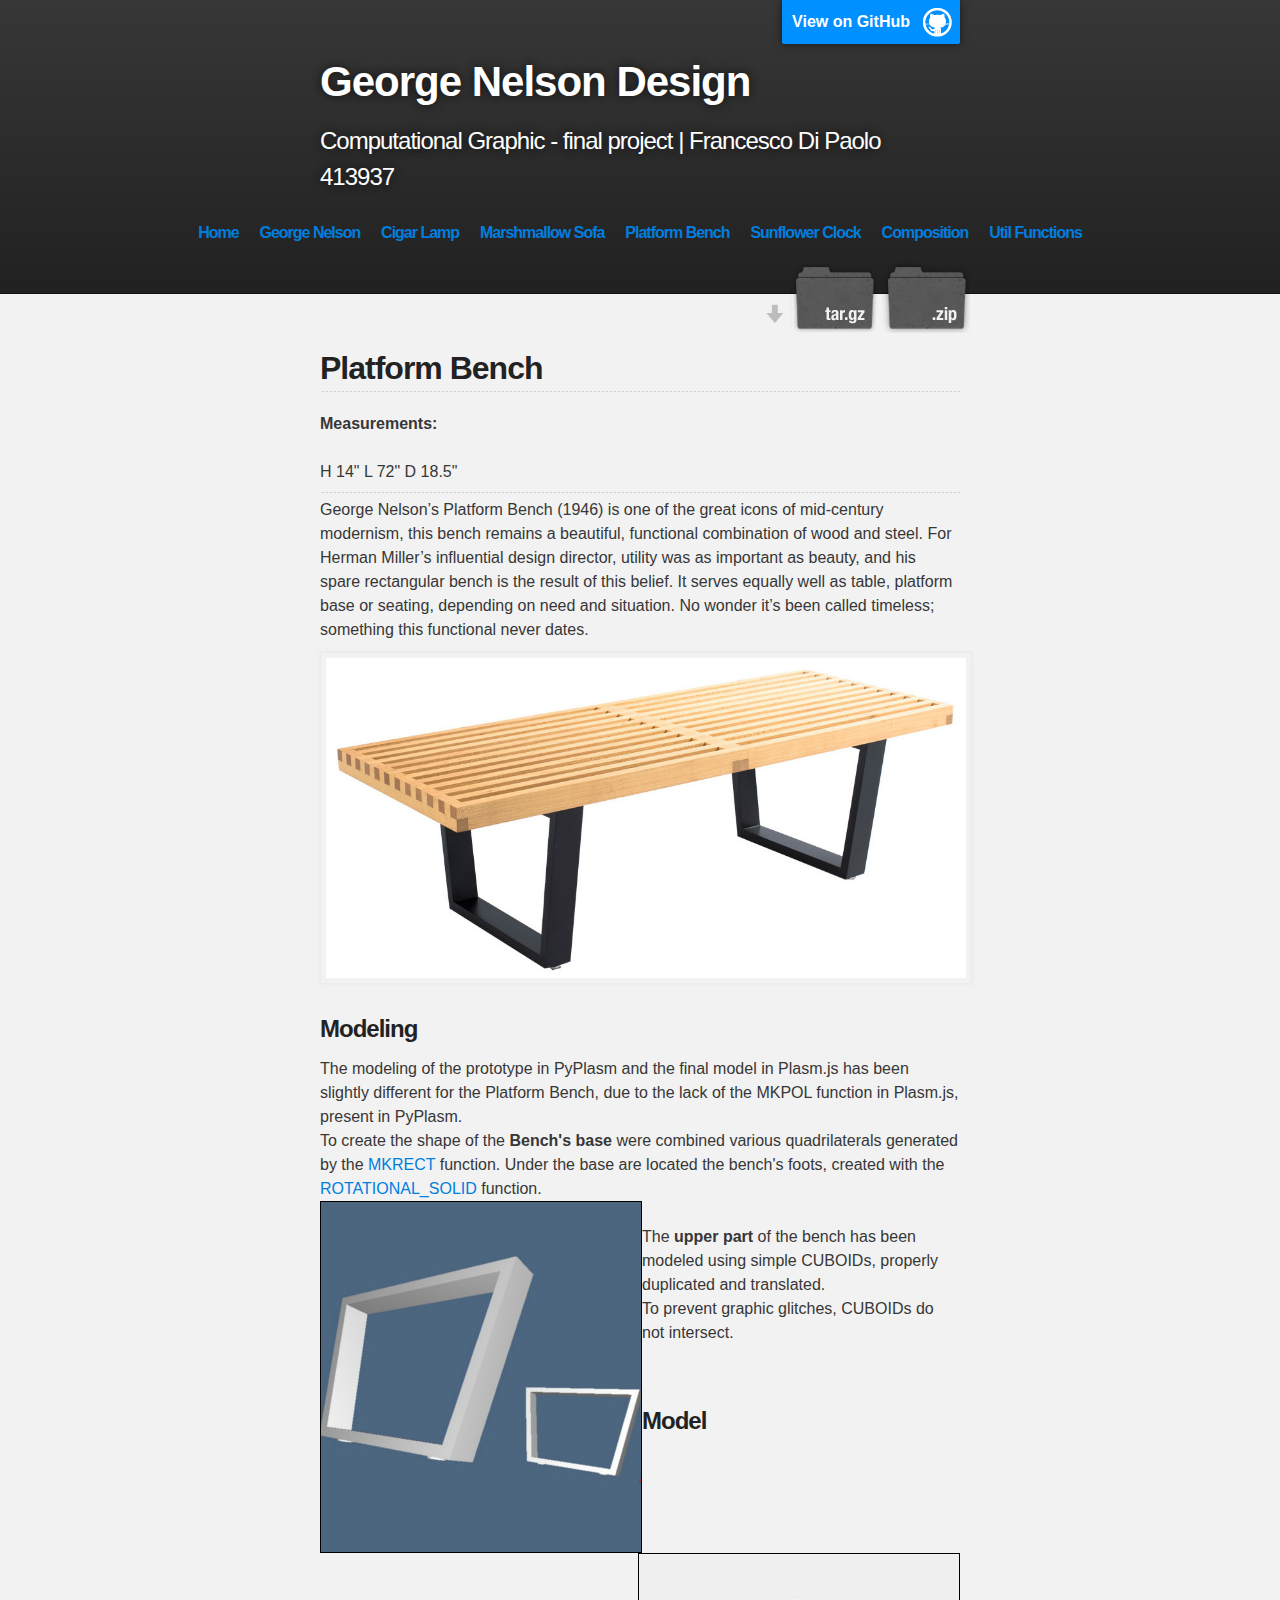
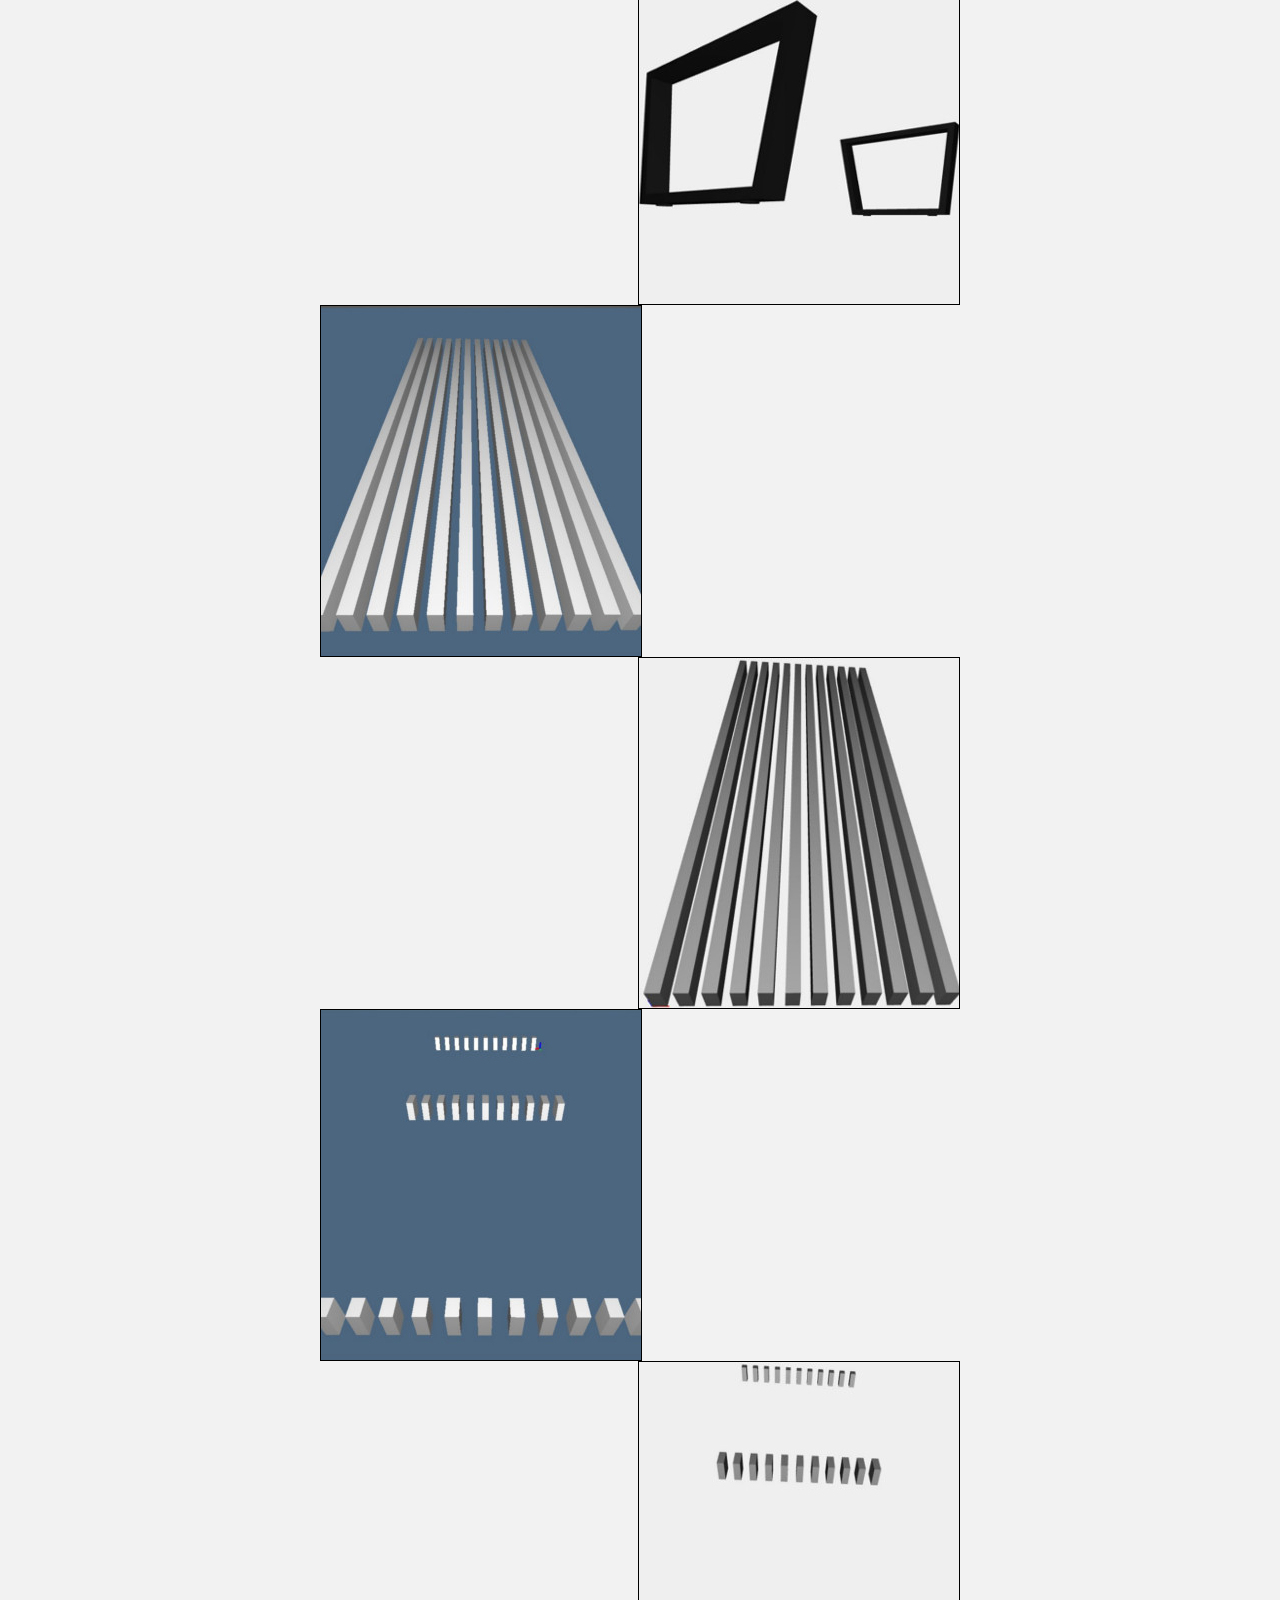
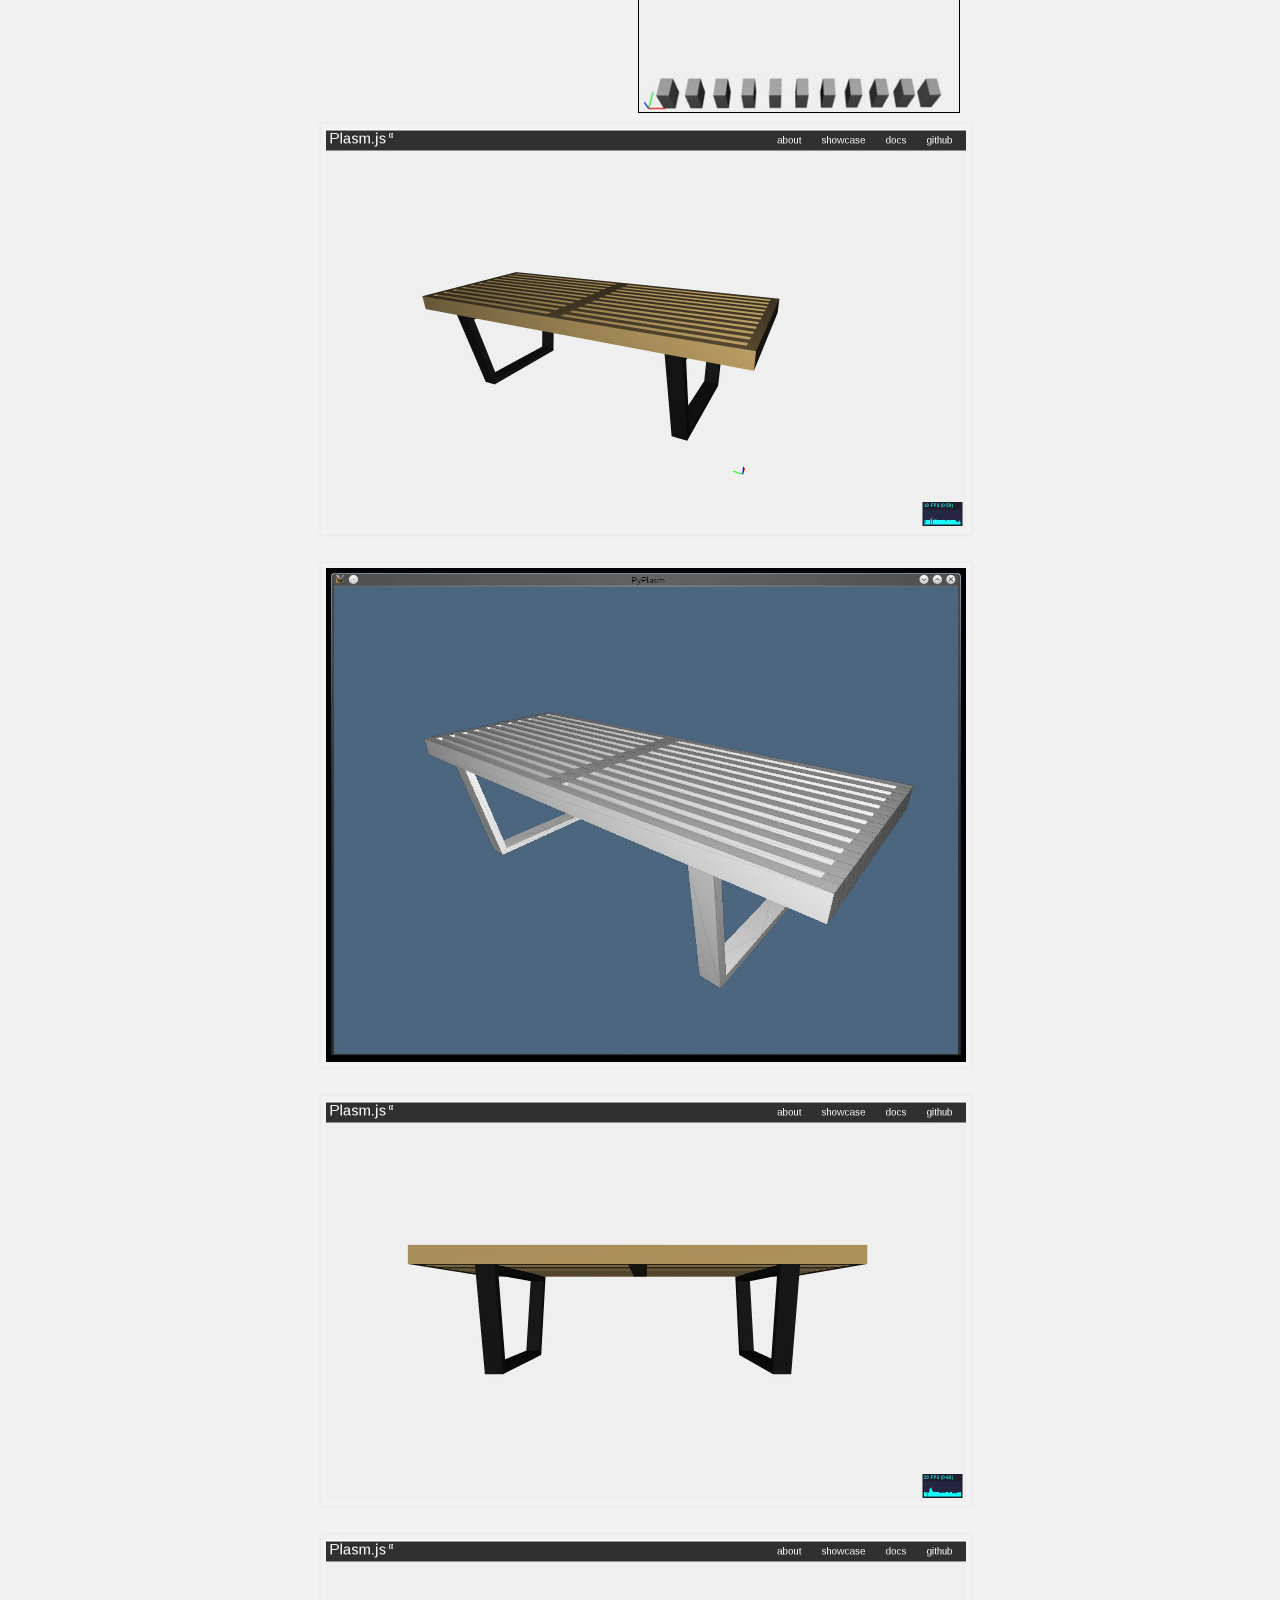
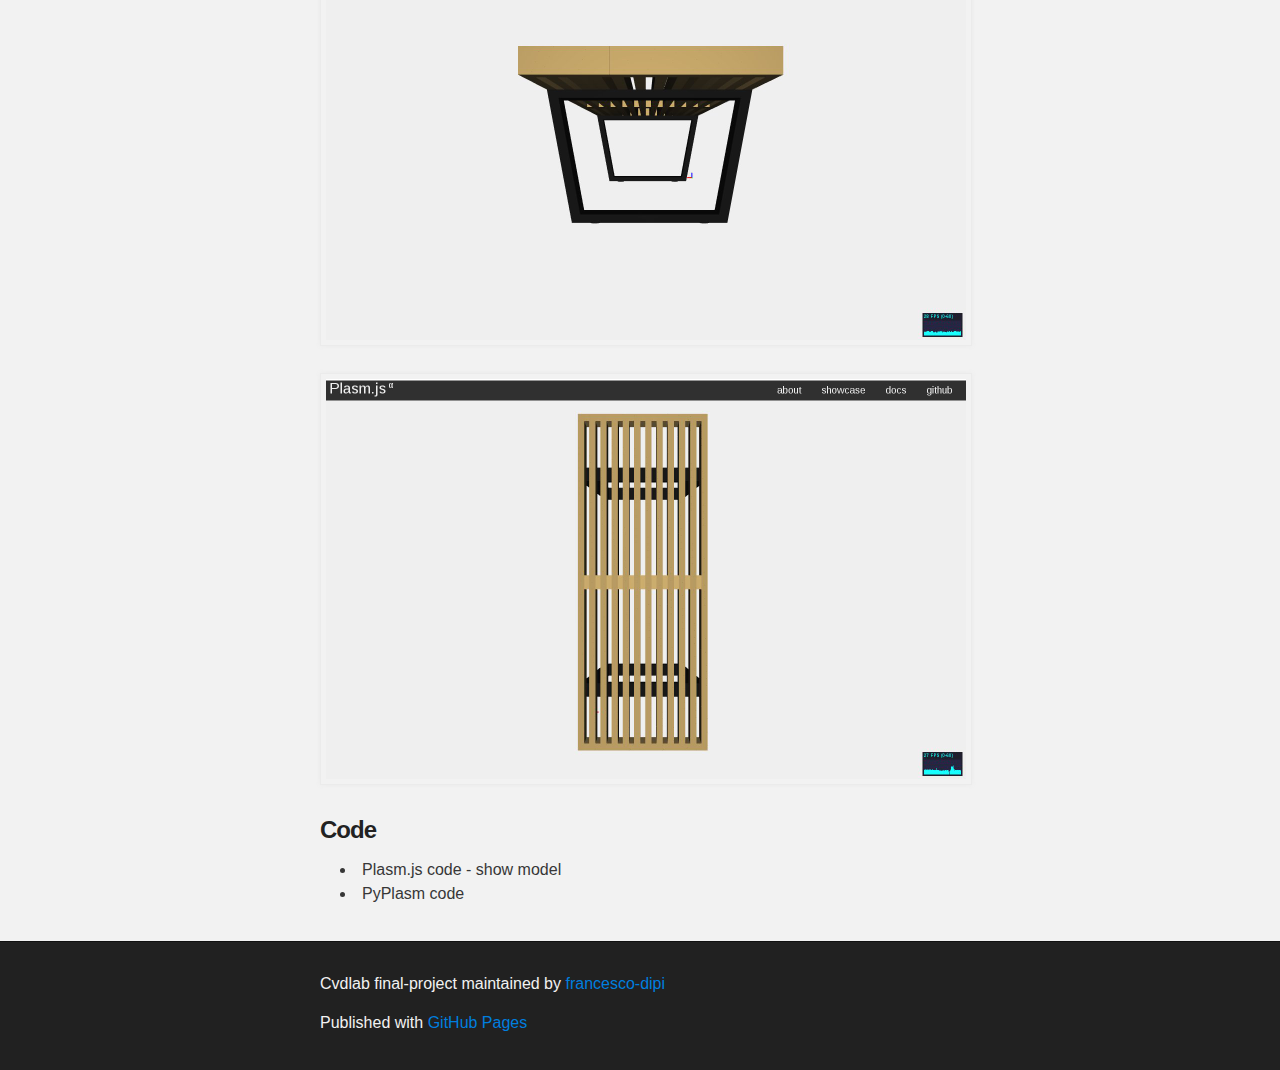
==== bench.html @ d2709577 "web pages for the cvdlab final-project" ====
<!DOCTYPE html>
<html>

  <head>
    <script type='text/javascript' src='http://ajax.googleapis.com/ajax/libs/jquery/1.10.1/jquery.min.js' ></script>
    <meta charset='utf-8' />
    <meta http-equiv="X-UA-Compatible" content="chrome=1" />
    <meta name="description" content="Cvdlab final-project : Interior design products - George Nelson" />

    <link rel="stylesheet" type="text/css" media="screen" href="stylesheets/stylesheet.css">


<script type='text/javascript'>
$(document).ready(function(){

$("img.a").hover(
function() {
$(this).stop().animate({"opacity": "0"}, "slow");
},
function() {
$(this).stop().animate({"opacity": "1"}, "slow");
});

$("img.big").hover(
function() {
$(this).stop().animate({"opacity": "0.5"}, "slow");
},
function() {
$(this).stop().animate({"opacity": "1"}, "slow");
});

});
</script>
<style>
div.fadehover {
	position: relative;
	}

img.a {
	position: relative;
	left: 0;
	top: 0;
        z-index: 10;
	}
.nav-fade li {
/*    background: #fff; */
   font-size: 16px;
   color: rgb(150, 150, 150);
   max-width: 800px;
   padding: 3px 8px;
   display: inline-block;
   transition: background .45s ease-in-out;
   -moz-transition: background .45s ease-in-out;
   -webkit-transition: background .45s ease-in-out;
   }

.nav-fade li:hover {
      background: #f2f2f2;
/*       background: #212121; */
      }
            
</style>


<title>Cvdlab final-project | Cigar Lamp</title>
  </head>

  <body>

    <!-- HEADER -->
    <div id="header_wrap" class="outer">
        <header class="inner" style="padding: 50px 10px 0px;"   >
          <a id="forkme_banner" href="https://github.com/francesco-dipi/cvdlab_final-project">View on GitHub</a>

          <h1 id="project_title">George Nelson Design</h1>
          <h2 id="project_tagline">Computational Graphic - final project | Francesco Di Paolo 413937</h2>
          </header><header>
          <span style="text-align: center">
          <h4>
          <ul class="nav-fade">
            <li><a href="index.html">Home</a></li>
            <li><a href="nelson.html">George Nelson</a></li>
            <li><a href="lamp.html">Cigar Lamp</a></li>
            <li><a href="sofa.html">Marshmallow Sofa</a></li>
            <li><a href="bench.html">Platform Bench</a></li>
            <li><a href="clock.html">Sunflower Clock</a></li>
            <li><a href="scene.html">Composition</a></li>
            <li><a href="util.html">Util Functions</a></li>
          </ul>
          </h4>
          </span>
          </header><header class="inner" style="padding: 0px 10px 30px;">
            <section id="downloads">
              <a class="zip_download_link" href="https://github.com/francesco-dipi/cvdlab_final-project/zipball/master">Download this project as a .zip file</a>
              <a class="tar_download_link" href="https://github.com/francesco-dipi/cvdlab_final-project/tarball/master">Download this project as a tar.gz file</a>
            </section>
        </header>
    </div>

    <!-- MAIN CONTENT -->
    <div id="main_content_wrap" class="outer">
      <section id="main_content" class="inner">
        <h1>
<!--<a name="interior-design-works-by-george-nelson" class="anchor" href="#interior-design-works-by-george-nelson"><span class="octicon octicon-link"></span></a>Interior design works by <a href="http://en.wikipedia.org/wiki/George_Nelson_(designer)">George Nelson</a></h1>

<h2 style="text-align: center;">
<a name="francesco-di-paolo---413937" class="anchor" href="#francesco-di-paolo---413937"><span class="octicon octicon-link"></span></a>Francesco Di Paolo - 413937<br></h2>-->

<h2>
<a name="platform-bench" class="anchor" href="#platform-bench"><span class="octicon octicon-link"></span></a>Platform Bench</h2>


<strong>Measurements:</strong><br><br>
H 14" L 72" D 18.5"<br>
<hr>
George Nelson’s Platform Bench (1946) is one of the great icons of mid-century modernism, this bench remains a beautiful, functional combination of wood and steel. For Herman Miller’s influential design director, utility was as important as beauty, and his spare rectangular bench is the result of this belief. It serves equally well as table, platform base or seating, depending on need and situation. No wonder it’s been called timeless; something this functional never dates.
 



<img alt="Platform Bench" src="images/Photos/PlatformBench.jpg"/>

<h3>Modeling</h3>
The modeling of the prototype in PyPlasm and the final model in Plasm.js has been slightly different for the Platform Bench, due to the lack of the MKPOL function in Plasm.js, present in PyPlasm.<br>
To create the shape of the <strong>Bench's base</strong> were combined various quadrilaterals generated by the <a href="util.html#MKRECT">MKRECT</a> function. Under the base are located the bench's foots, created with the <a href="util.html#ROTATIONAL_SOLID">ROTATIONAL_SOLID</a> function.
<br>


<a href="images/ScreenShots/BenchBasePyPlasm.jpeg">
<div class="fadehover" style="background-image: url(images/ScreenShots/BenchBasePyPlasm320.jpeg); height: 350px; width: 320px; border: 1px solid black; float: left" ></div></a>

<a href="images/ScreenShots/BenchBasePlasmJs.jpeg">
<div class="fadehover" style="background-image: url(images/ScreenShots/BenchBasePlasmJs320.jpeg); height: 350px; width: 320px; border: 1px solid black; float: right" >
</div></a>
<br>

The <strong>upper part</strong> of the bench has been modeled using simple CUBOIDs, properly duplicated and translated.<br>
To prevent graphic glitches, CUBOIDs do not intersect.
<br>
<a href="images/ScreenShots/BenchRodsPyPlasm.jpeg">
<div class="fadehover" style="background-image: url(images/ScreenShots/BenchRodsPyPlasm320.jpeg); height: 350px; width: 320px; border: 1px solid black; float: left" ></div></a>

<a href="images/ScreenShots/BenchRodsPlasmJs.jpeg">
<div class="fadehover" style="background-image: url(images/ScreenShots/BenchRodsPlasmJs320.jpeg); height: 350px; width: 320px; border: 1px solid black; float: right" >
</div></a>
<br>

<a href="images/ScreenShots/BenchBProdsPyPlasm.jpeg">
<div class="fadehover" style="background-image: url(images/ScreenShots/BenchProdsPyPlasm320.jpeg); height: 350px; width: 320px; border: 1px solid black; float: left" ></div></a>

<a href="images/ScreenShots/BenchProdsPlasmJs.jpeg">
<div class="fadehover" style="background-image: url(images/ScreenShots/BenchProdsPlasmJs320.jpeg); height: 350px; width: 320px; border: 1px solid black; float: right" >
</div></a>
<br>


<h3>Model</h3>
<a href="images/ScreenShots/BenchPlasmJs.jpeg" ><img src="images/ScreenShots/BenchPlasmJs.jpeg"></a>
<a href="images/ScreenShots/BenchPyPlasmWire.jpeg" ><img src="images/ScreenShots/BenchPyPlasmWire.jpeg"></a>
<a href="images/ScreenShots/BenchSidePlasmJs.jpeg" ><img src="images/ScreenShots/BenchSidePlasmJs.jpeg"></a>
<a href="images/ScreenShots/BenchSide1PlasmJs.jpeg" ><img src="images/ScreenShots/BenchSide1PlasmJs.jpeg"></a>
<a href="images/ScreenShots/BenchUpPlasmJs.jpeg" ><img src="images/ScreenShots/BenchUpPlasmJs.jpeg"></a>



<h3>Code</h3>
<ul>
<li>Plasm.js code - show model
<li>PyPlasm code
</ul>






      </section>
    </div>

    <!-- FOOTER  -->
    <div id="footer_wrap" class="outer">
      <footer class="inner">
        <p class="copyright">Cvdlab final-project maintained by <a href="https://github.com/francesco-dipi">francesco-dipi</a></p>
        <p>Published with <a href="http://pages.github.com">GitHub Pages</a></p>
      </footer>
    </div>

    

  </body>
</html>
---- stylesheets/stylesheet.css ----
/*******************************************************************************
Slate Theme for GitHub Pages
by Jason Costello, @jsncostello
*******************************************************************************/

@import url(pygment_trac.css);

/*******************************************************************************
MeyerWeb Reset
*******************************************************************************/

html, body, div, span, applet, object, iframe,
h1, h2, h3, h4, h5, h6, p, blockquote, pre,
a, abbr, acronym, address, big, cite, code,
del, dfn, em, img, ins, kbd, q, s, samp,
small, strike, strong, sub, sup, tt, var,
b, u, i, center,
dl, dt, dd, ol, ul, li,
fieldset, form, label, legend,
table, caption, tbody, tfoot, thead, tr, th, td,
article, aside, canvas, details, embed,
figure, figcaption, footer, header, hgroup,
menu, nav, output, ruby, section, summary,
time, mark, audio, video {
  margin: 0;
  padding: 0;
  border: 0;
  font: inherit;
  vertical-align: baseline;
}

/* HTML5 display-role reset for older browsers */
article, aside, details, figcaption, figure,
footer, header, hgroup, menu, nav, section {
  display: block;
}

ol, ul {
  list-style: none;
}

blockquote, q {
}

table {
  border-collapse: collapse;
  border-spacing: 0;
}

/*******************************************************************************
Theme Styles
*******************************************************************************/

body {
  box-sizing: border-box;
  color:#373737;
  background: #212121;
  font-size: 16px;
  font-family: 'Myriad Pro', Calibri, Helvetica, Arial, sans-serif;
  line-height: 1.5;
  -webkit-font-smoothing: antialiased;
}

h1, h2, h3, h4, h5, h6 {
  margin: 10px 0;
  font-weight: 700;
  color:#222222;
  font-family: 'Lucida Grande', 'Calibri', Helvetica, Arial, sans-serif;
  letter-spacing: -1px;
}

h1 {
  font-size: 36px;
  font-weight: 700;
}

h2 {
  padding-bottom: 10px;
  font-size: 32px;
  background: url('../images/bg_hr.png') repeat-x bottom;
}

h3 {
  font-size: 24px;
}

h4 {
  font-size: 21px;
}

h5 {
  font-size: 18px;
}

h6 {
  font-size: 16px;
}

p {
  margin: 10px 0 15px 0;
}

footer p {
  color: #f2f2f2;
}

a {
  text-decoration: none;
  color: #007edf;
  text-shadow: none;

  transition: color 0.5s ease;
  transition: text-shadow 0.5s ease;
  -webkit-transition: color 0.5s ease;
  -webkit-transition: text-shadow 0.5s ease;
  -moz-transition: color 0.5s ease;
  -moz-transition: text-shadow 0.5s ease;
  -o-transition: color 0.5s ease;
  -o-transition: text-shadow 0.5s ease;
  -ms-transition: color 0.5s ease;
  -ms-transition: text-shadow 0.5s ease;
}

#main_content a:hover {
  color: #0069ba;
  text-shadow: #0090ff 0px 0px 2px;
}

footer a:hover {
  color: #43adff;
  text-shadow: #0090ff 0px 0px 2px;
}

em {
  font-style: italic;
}

strong {
  font-weight: bold;
}

img {
  position: relative;
  margin: 0 auto;
  max-width: 739px;
  padding: 5px;
  margin: 10px 0 10px 0;
  border: 1px solid #ebebeb;

  box-shadow: 0 0 5px #ebebeb;
  -webkit-box-shadow: 0 0 5px #ebebeb;
  -moz-box-shadow: 0 0 5px #ebebeb;
  -o-box-shadow: 0 0 5px #ebebeb;
  -ms-box-shadow: 0 0 5px #ebebeb;
}

pre, code {
  width: 100%;
  color: #222;
  background-color: #fff;

  font-family: Monaco, "Bitstream Vera Sans Mono", "Lucida Console", Terminal, monospace;
  font-size: 14px;

  border-radius: 2px;
  -moz-border-radius: 2px;
  -webkit-border-radius: 2px;



}

pre {
  width: 100%;
  padding: 10px;
  box-shadow: 0 0 10px rgba(0,0,0,.1);
  overflow: auto;
}

code {
  padding: 3px;
  margin: 0 3px;
  box-shadow: 0 0 10px rgba(0,0,0,.1);
}

pre code {
  display: block;
  box-shadow: none;
}

blockquote {
  color: #666;
  margin-bottom: 20px;
  padding: 0 0 0 20px;
  border-left: 3px solid #bbb;
}

ul, ol, dl {
  margin-bottom: 15px
}

ul li {
  list-style: inside;
  padding-left: 20px;
}

ol li {
  list-style: decimal inside;
  padding-left: 20px;
}

dl dt {
  font-weight: bold;
}

dl dd {
  padding-left: 20px;
  font-style: italic;
}

dl p {
  padding-left: 20px;
  font-style: italic;
}

hr {
  height: 1px;
  margin-bottom: 5px;
  border: none;
  background: url('../images/bg_hr.png') repeat-x center;
}

table {
  border: 1px solid #373737;
  margin-bottom: 20px;
  text-align: left;
 }

th {
  font-family: 'Lucida Grande', 'Helvetica Neue', Helvetica, Arial, sans-serif;
  padding: 10px;
  background: #373737;
  color: #fff;
 }

td {
  padding: 10px;
  border: 1px solid #373737;
 }

form {
  background: #f2f2f2;
  padding: 20px;
}

img {
  width: 100%;
  max-width: 100%;
}

/*******************************************************************************
Full-Width Styles
*******************************************************************************/

.outer {
  width: 100%;
}

.inner {
  position: relative;
  max-width: 640px;
  padding: 20px 10px;
  margin: 0 auto;
}

#forkme_banner {
  display: block;
  position: absolute;
  top:0;
  right: 10px;
  z-index: 10;
  padding: 10px 50px 10px 10px;
  color: #fff;
  background: url('../images/blacktocat.png') #0090ff no-repeat 95% 50%;
  font-weight: 700;
  box-shadow: 0 0 10px rgba(0,0,0,.5);
  border-bottom-left-radius: 2px;
  border-bottom-right-radius: 2px;
}

#header_wrap {
  background: #212121;
  background: -moz-linear-gradient(top, #373737, #212121);
  background: -webkit-linear-gradient(top, #373737, #212121);
  background: -ms-linear-gradient(top, #373737, #212121);
  background: -o-linear-gradient(top, #373737, #212121);
  background: linear-gradient(top, #373737, #212121);
}

#header_wrap .inner {
  padding: 50px 10px 30px 10px;
}

#project_title {
  margin: 0;
  color: #fff;
  font-size: 42px;
  font-weight: 700;
  text-shadow: #111 0px 0px 10px;
}

#project_tagline {
  color: #fff;
  font-size: 24px;
  font-weight: 300;
  background: none;
  text-shadow: #111 0px 0px 10px;
}

#downloads {
  position: absolute;
  width: 210px;
  z-index: 10;
  bottom: -40px;
  right: 0;
  height: 70px;
  background: url('../images/icon_download.png') no-repeat 0% 90%;
}

.zip_download_link {
  display: block;
  float: right;
  width: 90px;
  height:70px;
  text-indent: -5000px;
  overflow: hidden;
  background: url(../images/sprite_download.png) no-repeat bottom left;
}

.tar_download_link {
  display: block;
  float: right;
  width: 90px;
  height:70px;
  text-indent: -5000px;
  overflow: hidden;
  background: url(../images/sprite_download.png) no-repeat bottom right;
  margin-left: 10px;
}

.zip_download_link:hover {
  background: url(../images/sprite_download.png) no-repeat top left;
}

.tar_download_link:hover {
  background: url(../images/sprite_download.png) no-repeat top right;
}

#main_content_wrap {
  background: #f2f2f2;
  border-top: 1px solid #111;
  border-bottom: 1px solid #111;
}

#main_content {
  padding-top: 40px;
}

#footer_wrap {
  background: #212121;
}



/*******************************************************************************
Small Device Styles
*******************************************************************************/

@media screen and (max-width: 480px) {
  body {
    font-size:14px;
  }

  #downloads {
    display: none;
  }

  .inner {
    min-width: 320px;
    max-width: 480px;
  }

  #project_title {
  font-size: 32px;
  }

  h1 {
    font-size: 28px;
  }

  h2 {
    font-size: 24px;
  }

  h3 {
    font-size: 21px;
  }

  h4 {
    font-size: 18px;
  }

  h5 {
    font-size: 14px;
  }

  h6 {
    font-size: 12px;
  }

  code, pre {
    min-width: 320px;
    max-width: 480px;
    font-size: 11px;
  }

}
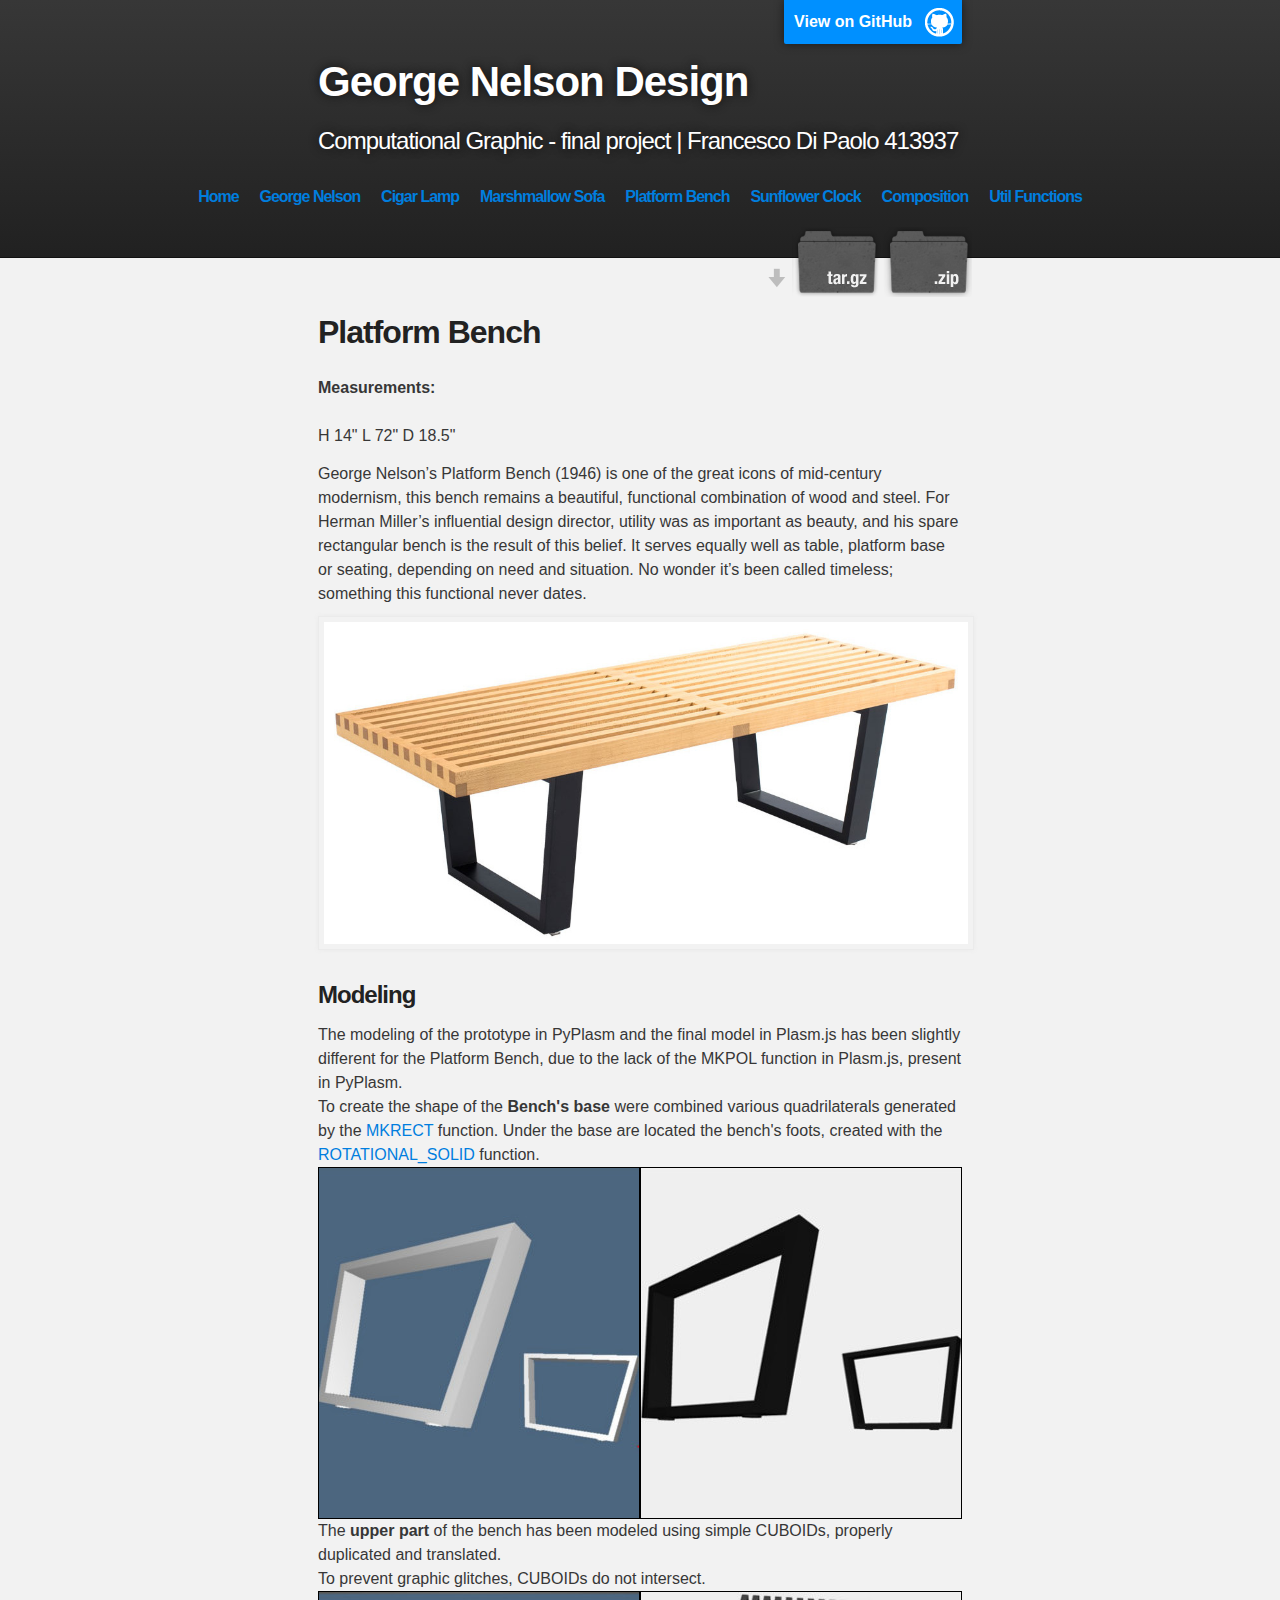
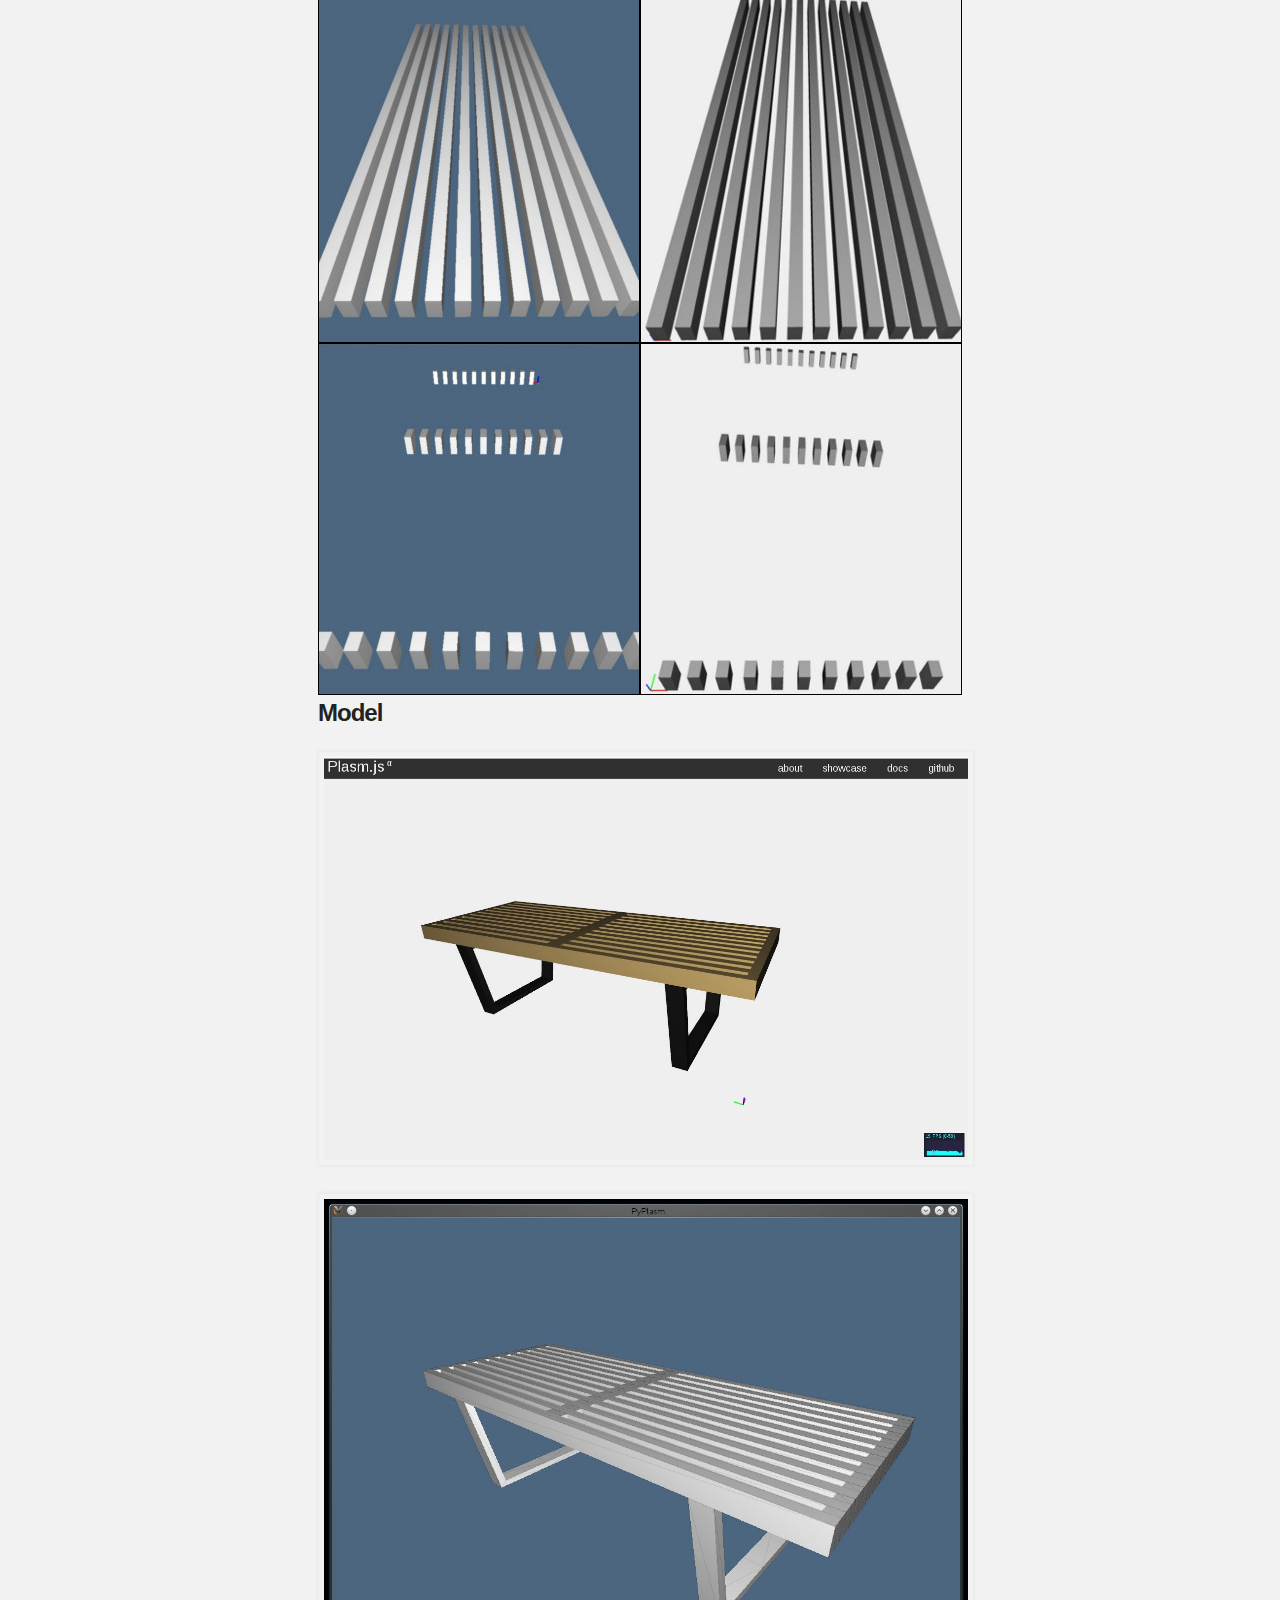
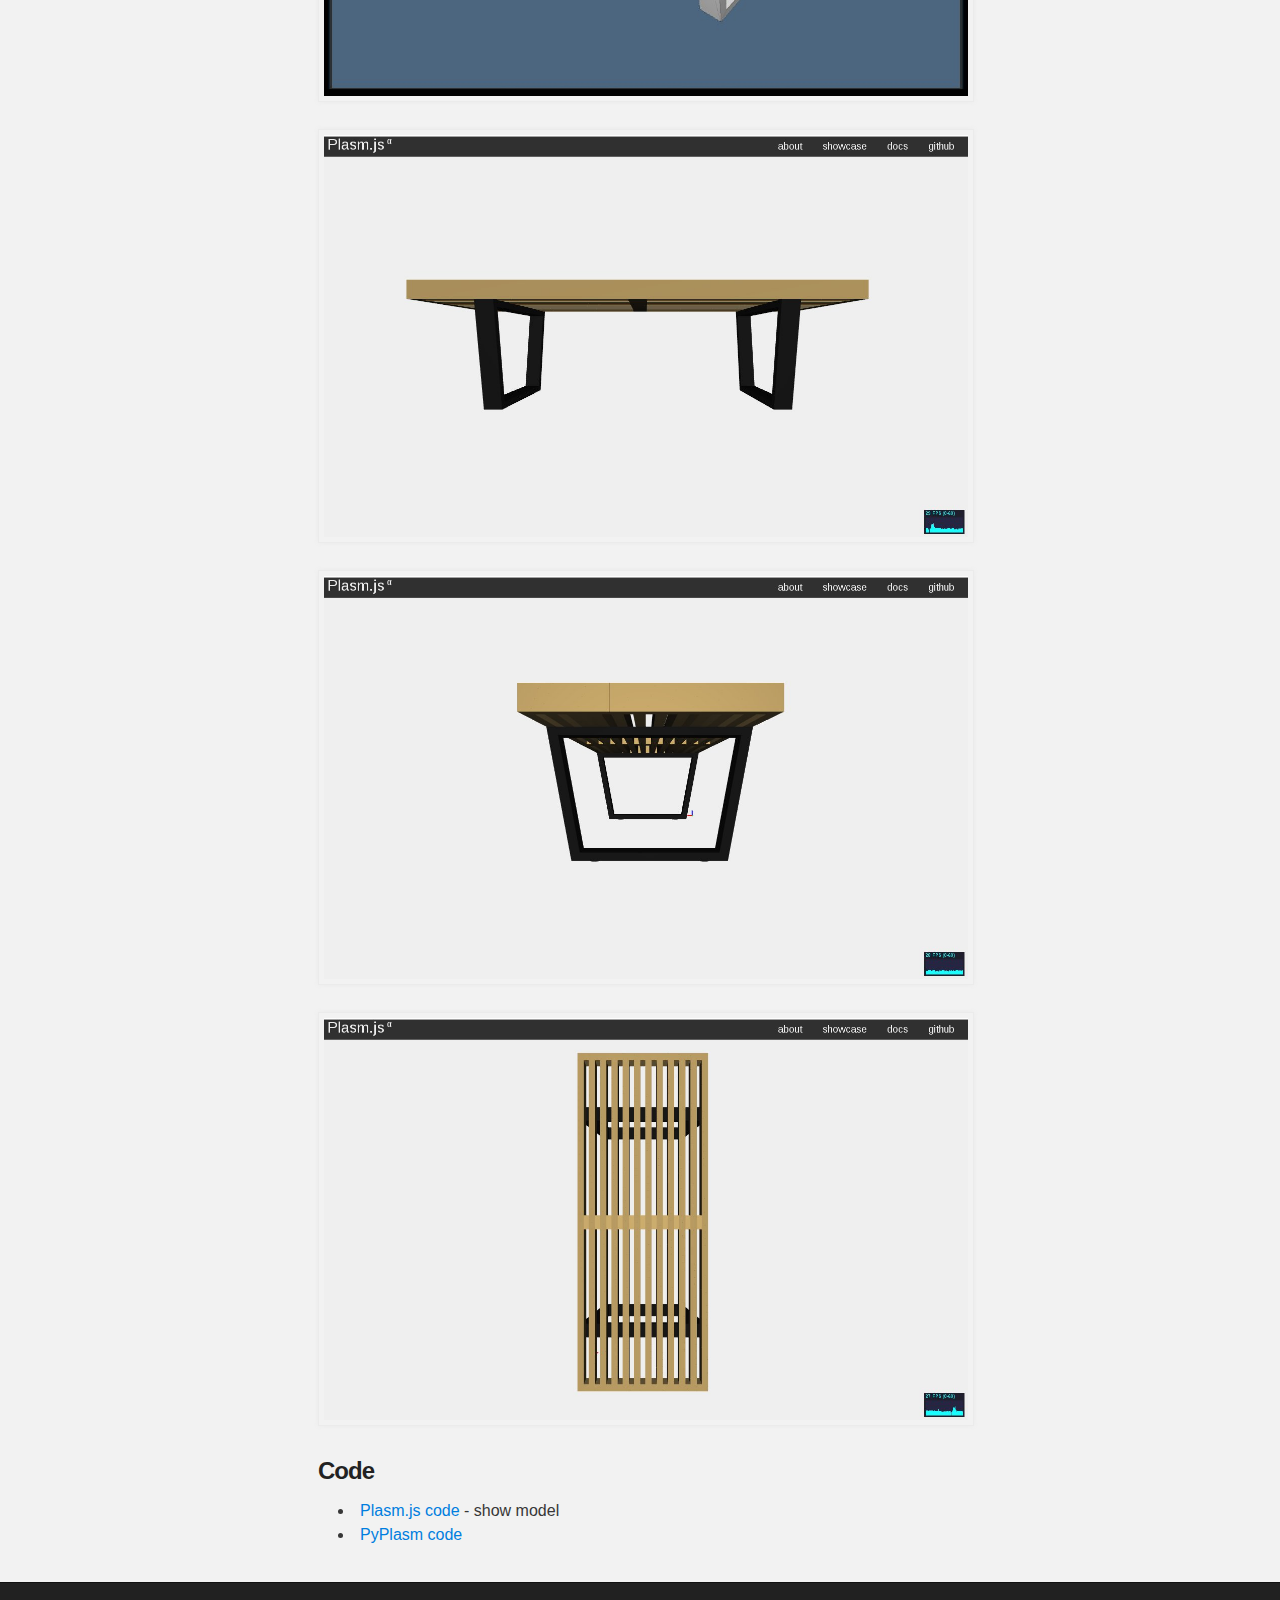
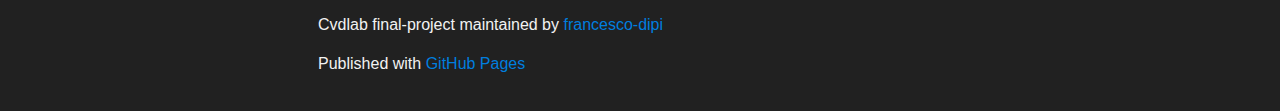
==== commit e324dbfc: "updated web pages" ====
--- a/bench.html
+++ b/bench.html
@@ -62,7 +62,7 @@
 </style>
 
 
-<title>Cvdlab final-project | Cigar Lamp</title>
+<title>Cvdlab final-project | Platform Bench</title>
   </head>
 
   <body>
@@ -122,7 +122,7 @@
 
 <h3>Modeling</h3>
 The modeling of the prototype in PyPlasm and the final model in Plasm.js has been slightly different for the Platform Bench, due to the lack of the MKPOL function in Plasm.js, present in PyPlasm.<br>
-To create the shape of the <strong>Bench's base</strong> were combined various quadrilaterals generated by the <a href="util.html#MKRECT">MKRECT</a> function. Under the base are located the bench's foots, created with the <a href="util.html#ROTATIONAL_SOLID">ROTATIONAL_SOLID</a> function.
+To create the shape of the <strong>Bench's base</strong> were combined various quadrilaterals generated by the <a href="util.html#mkrect">MKRECT</a> function. Under the base are located the bench's foots, created with the <a href="util.html#rotational_solid">ROTATIONAL_SOLID</a> function.
 <br>
 
 
@@ -145,7 +145,7 @@
 </div></a>
 <br>
 
-<a href="images/ScreenShots/BenchBProdsPyPlasm.jpeg">
+<a href="images/ScreenShots/BenchProdsPyPlasm.jpeg">
 <div class="fadehover" style="background-image: url(images/ScreenShots/BenchProdsPyPlasm320.jpeg); height: 350px; width: 320px; border: 1px solid black; float: left" ></div></a>
 
 <a href="images/ScreenShots/BenchProdsPlasmJs.jpeg">
@@ -162,11 +162,10 @@
 <a href="images/ScreenShots/BenchUpPlasmJs.jpeg" ><img src="images/ScreenShots/BenchUpPlasmJs.jpeg"></a>
 
 
-
 <h3>Code</h3>
 <ul>
-<li>Plasm.js code - show model
-<li>PyPlasm code
+<li><a href="https://github.com/cvdlab-cg/413937/blob/master/final-project/javascript/platform_bench.js">Plasm.js code</a> - show model
+<li><a href="https://github.com/cvdlab-cg/413937/blob/master/final-project/python/platform_bench.py">PyPlasm code</a>
 </ul>
 
 
--- a/stylesheets/stylesheet.css
+++ b/stylesheets/stylesheet.css
@@ -268,7 +268,7 @@
 
 .inner {
   position: relative;
-  max-width: 640px;
+  max-width: 644px;
   padding: 20px 10px;
   margin: 0 auto;
 }
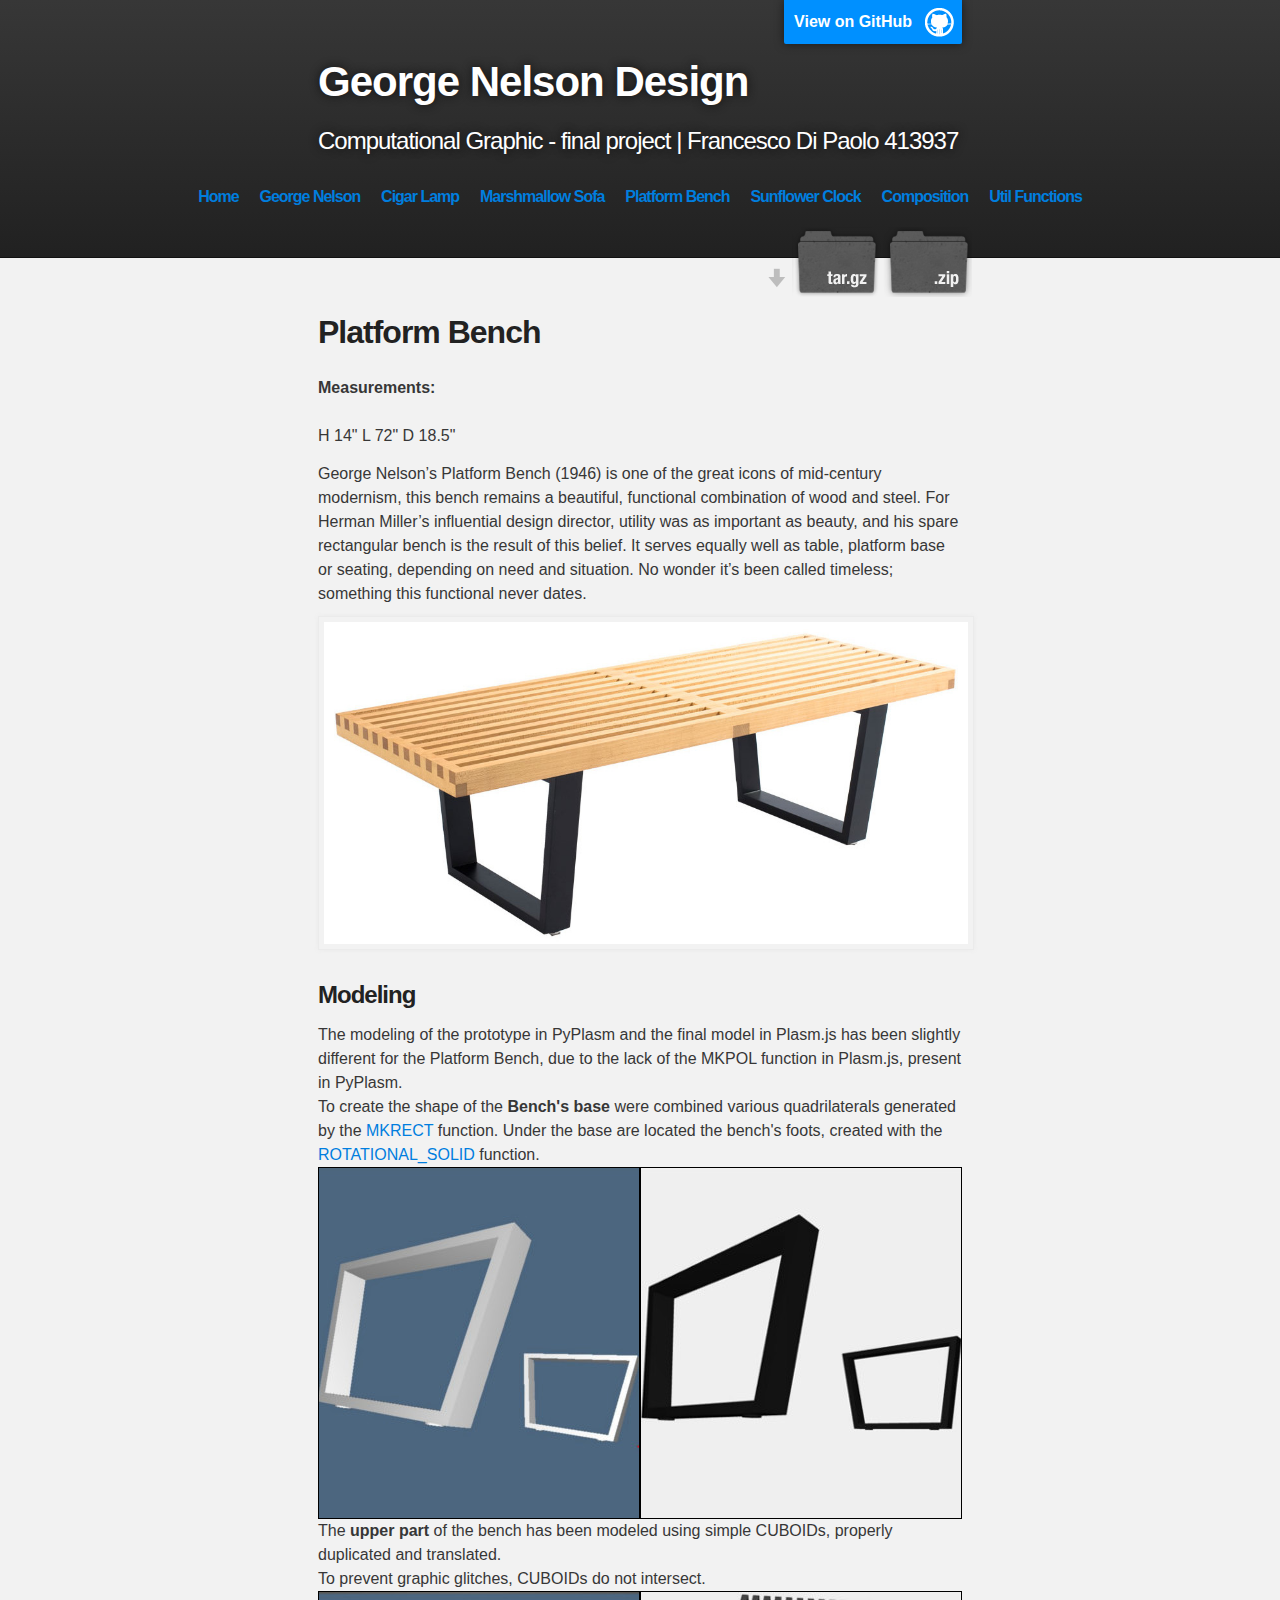
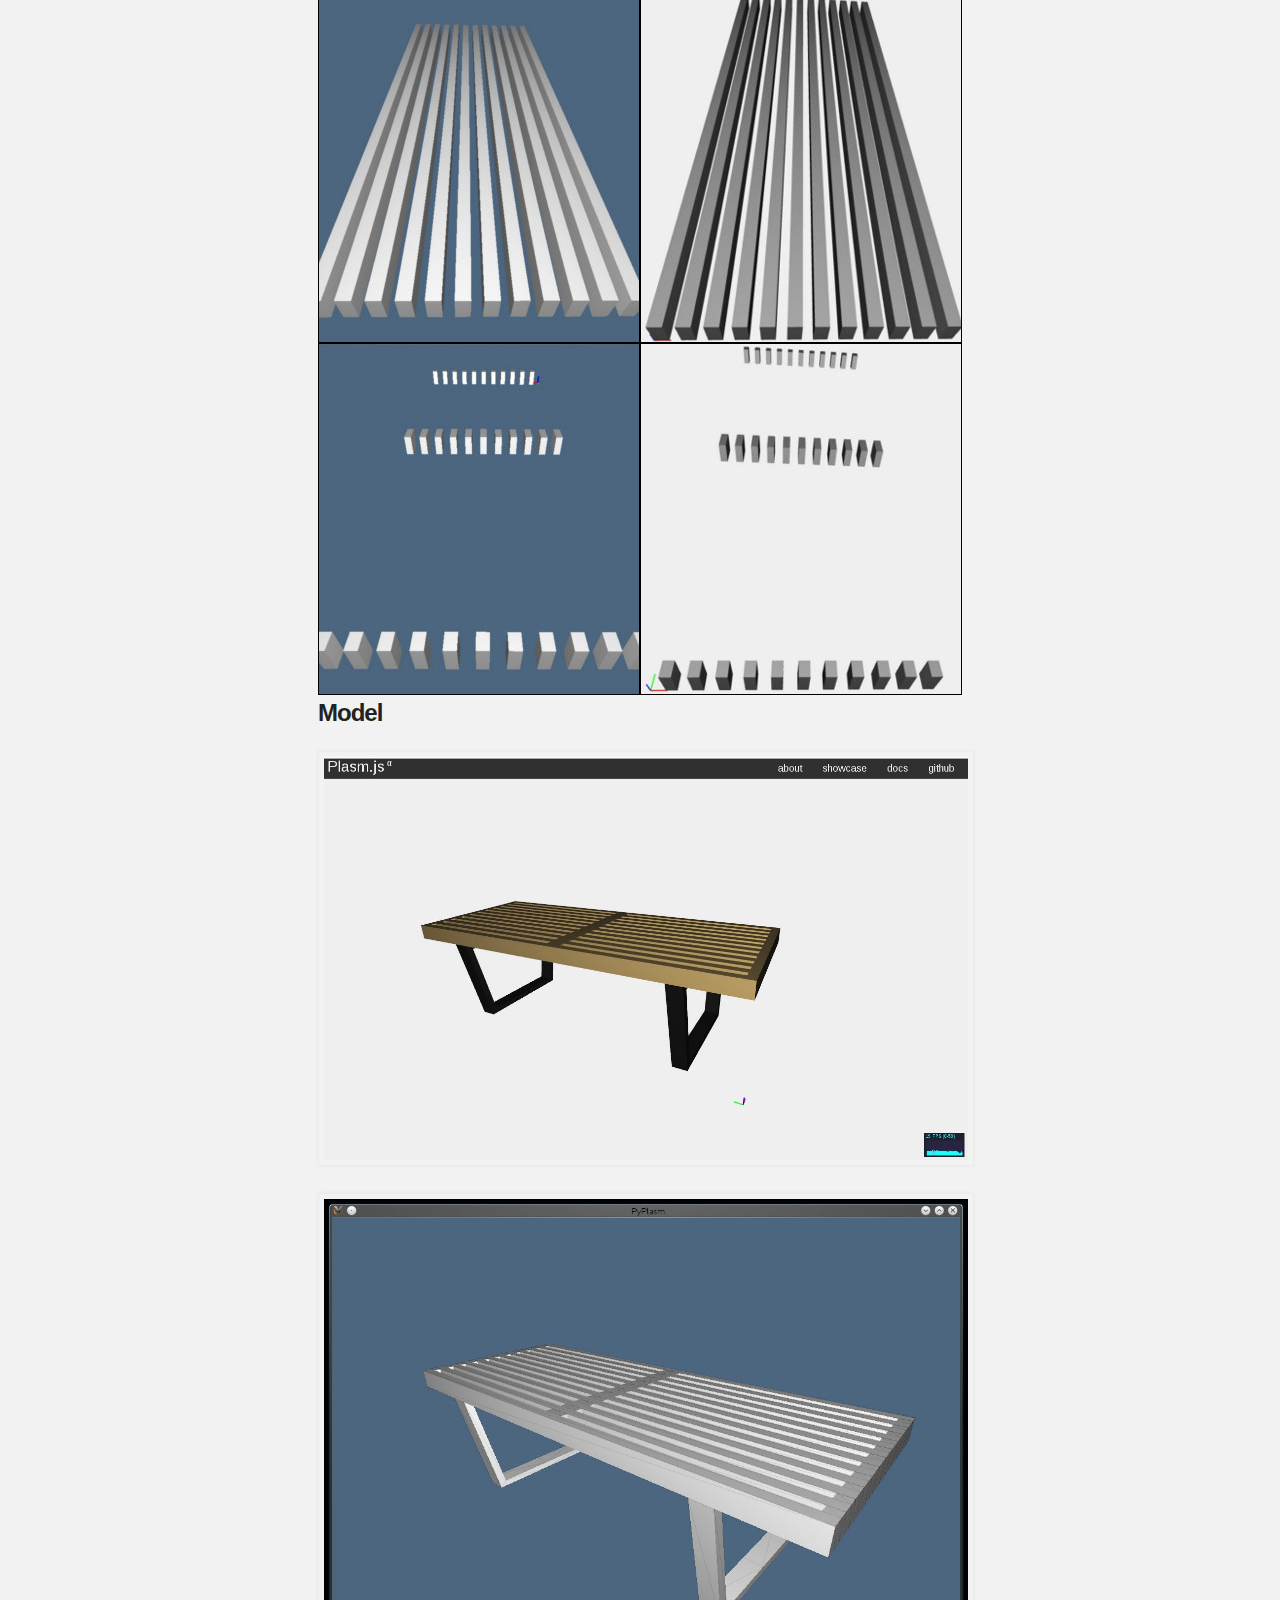
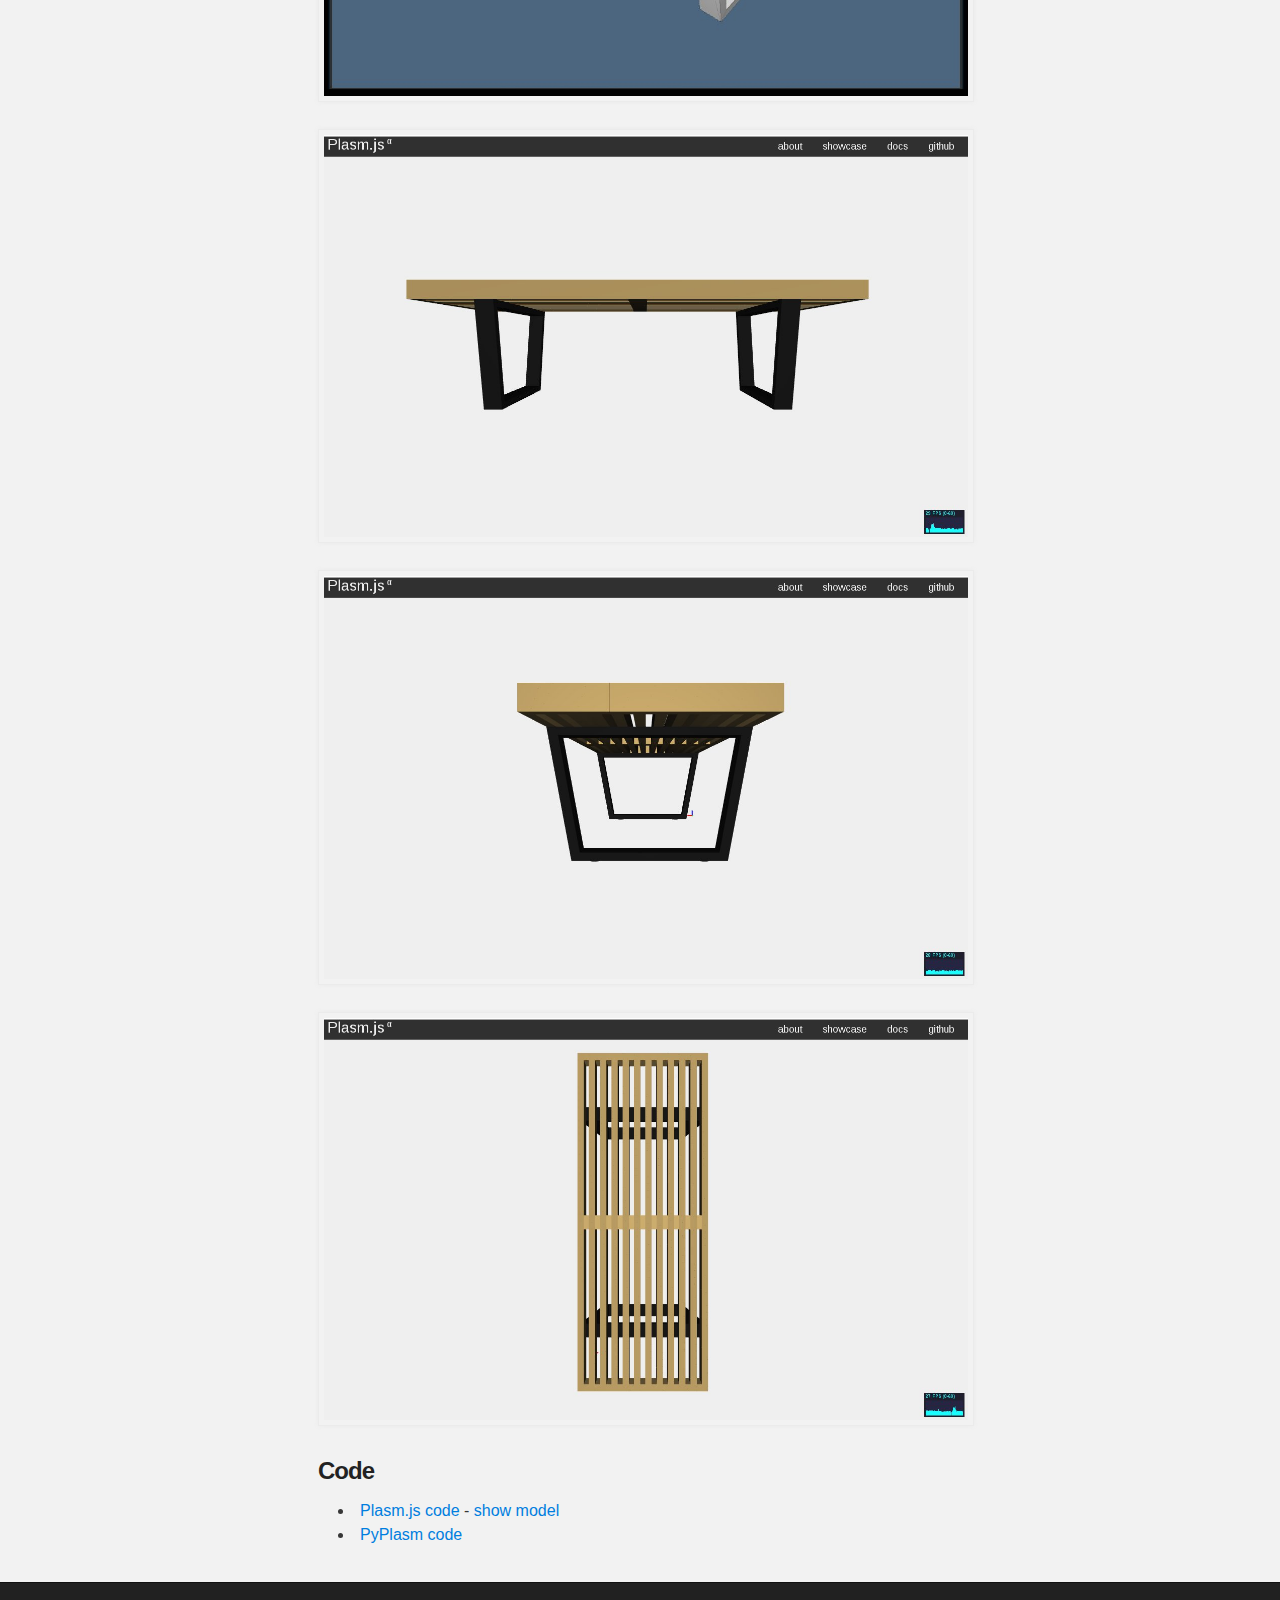
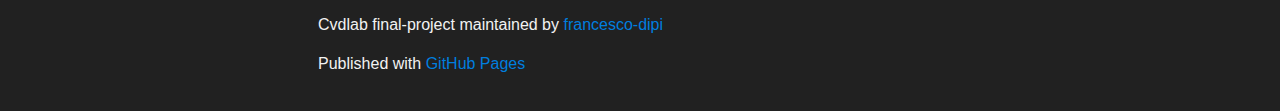
==== commit e9fe7a47: "added plasm view" ====
--- a/bench.html
+++ b/bench.html
@@ -164,7 +164,7 @@
 
 <h3>Code</h3>
 <ul>
-<li><a href="https://github.com/cvdlab-cg/413937/blob/master/final-project/javascript/platform_bench.js">Plasm.js code</a> - show model
+<li><a href="https://github.com/cvdlab-cg/413937/blob/master/final-project/javascript/platform_bench.js">Plasm.js code</a> - <a href="benchPlasm.html">show model</a>
 <li><a href="https://github.com/cvdlab-cg/413937/blob/master/final-project/python/platform_bench.py">PyPlasm code</a>
 </ul>
 
